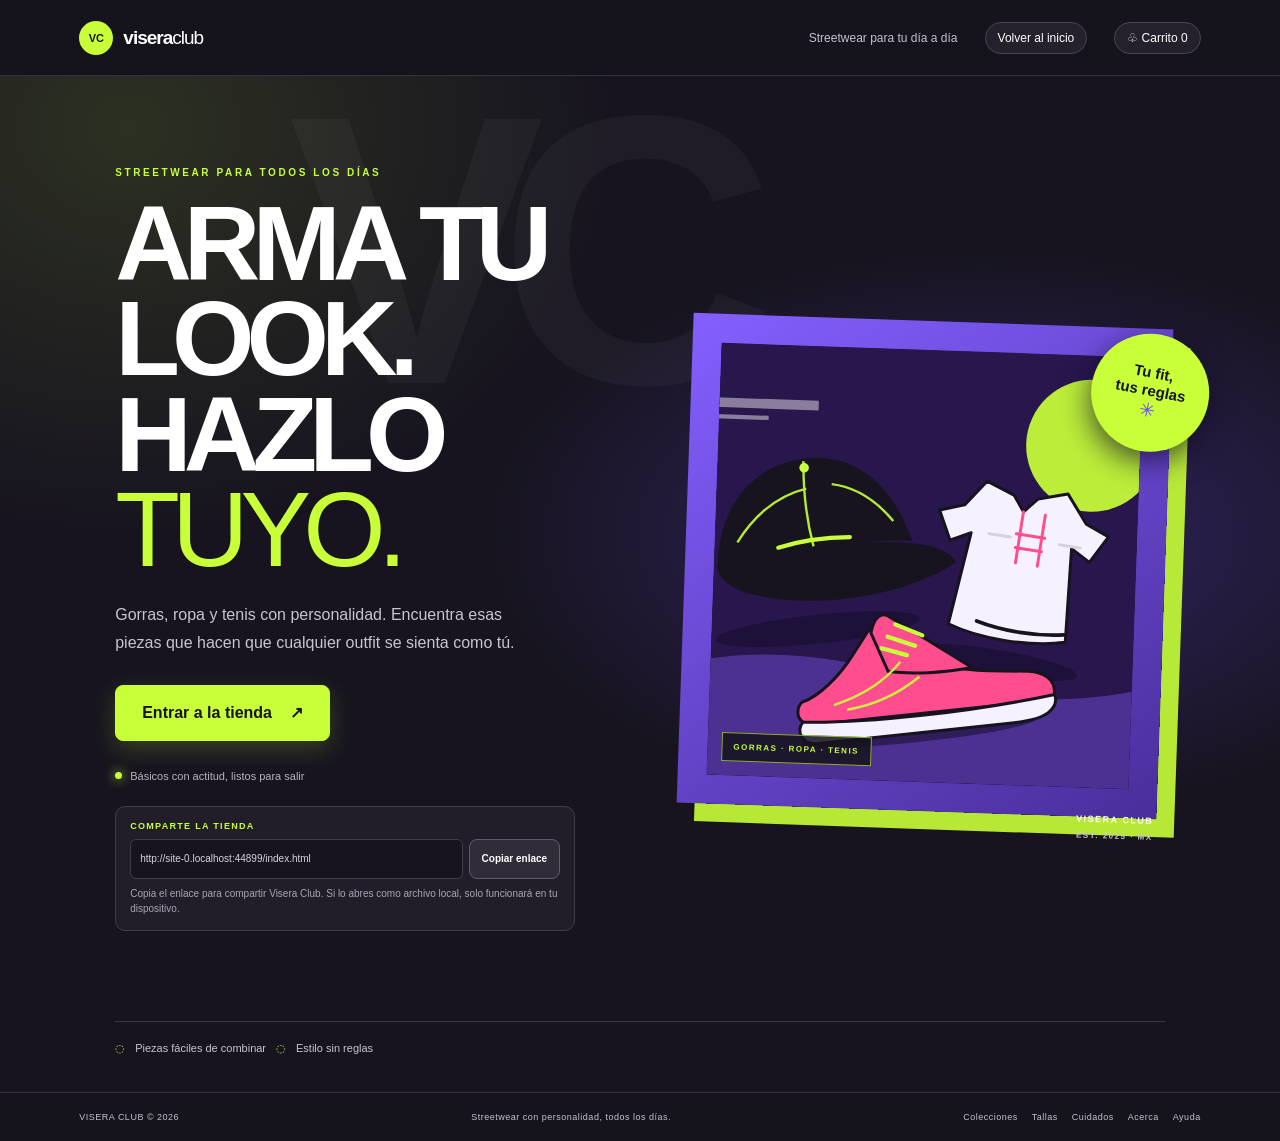
==== index.html @ 14fc67c9 "Match every page to neon dark style" ====
<!doctype html>
<html lang="es">
<head>
  <meta charset="utf-8">
  <meta name="viewport" content="width=device-width, initial-scale=1">
  <meta name="theme-color" content="#15131c">
  <meta name="description" content="Descubre gorras, ropa y tenis en Visera Club. Streetwear para todos los días.">
  <title>Visera Club — Streetwear para todos los días</title>
  <link rel="icon" href="assets/favicon.svg" type="image/svg+xml">
  <link rel="stylesheet" href="styles.css?v=20261009-2">
  <script src="app.js" defer></script>
</head>
<body>
  <header class="topbar">
    <a class="brand" href="#" data-view="welcome" aria-label="Visera Club, inicio">
      <span class="brand-mark" aria-hidden="true">VC</span>
      <span>visera<span class="brand-light">club</span></span>
    </a>
    <div class="topbar-right">
      <span class="top-note">Streetwear para tu día a día</span>
      <button class="home-indicator" type="button" data-view="welcome" aria-label="Volver al inicio">
        Volver al inicio
      </button>
      <button class="cart-indicator" type="button" data-view="cart" aria-label="Abrir carrito, 0 artículos">
        <span aria-hidden="true">♧</span> Carrito <span id="cart-count">0</span>
      </button>
    </div>
  </header>

  <main id="app">
    <section id="welcome-view" class="view welcome-view">
      <div class="welcome-copy">
        <p class="eyebrow">STREETWEAR PARA TODOS LOS DÍAS</p>
        <h1>Arma tu look.<br>Hazlo <em>tuyo.</em></h1>
        <p class="welcome-description">Gorras, ropa y tenis con personalidad. Encuentra esas piezas que hacen que cualquier outfit se sienta como tú.</p>
        <button class="button button-dark" type="button" data-view="menu">Entrar a la tienda <span aria-hidden="true">↗</span></button>
        <div class="welcome-note"><span class="status-dot"></span> Básicos con actitud, listos para salir</div>
        <div class="share-area">
          <label for="share-link">COMPARTE LA TIENDA</label>
          <div class="share-controls">
            <input id="share-link" type="text" readonly aria-label="Enlace de inicio de la tienda">
            <button class="button button-outline" id="copy-link" type="button">Copiar enlace</button>
          </div>
          <p id="share-message" class="share-message" aria-live="polite">Copia el enlace para compartir Visera Club. Si lo abres como archivo local, solo funcionará en tu dispositivo.</p>
        </div>
      </div>
      <div class="welcome-art" aria-label="Ilustración de una gorra, una playera y unos tenis">
        <div class="hero-photo-wrap">
          <img class="hero-photo" src="assets/coleccion-streetwear.svg?v=20261009" alt="Ilustración editorial de una gorra, una playera y unos tenis">
          <span class="photo-caption">GORRAS · ROPA · TENIS</span>
        </div>
        <div class="art-sticker">Tu fit,<br>tus reglas <span aria-hidden="true">✳</span></div>
        <div class="art-caption">VISERA CLUB<br><span>EST. 2025 · MX</span></div>
      </div>
      <div class="welcome-bottom">
        <div class="mini-perks"><span>◌</span> Piezas fáciles de combinar <span>◌</span> Estilo sin reglas</div>
      </div>
    </section>

    <section id="menu-view" class="view menu-view" hidden>
      <div class="menu-intro">
        <p class="eyebrow">QUÉ BUENO QUE LLEGASTE</p>
        <h1>¿Qué buscas <em>hoy?</em></h1>
        <p>Elige una categoría y encuentra tu siguiente pieza favorita.</p>
      </div>
      <div class="menu-showcase" aria-hidden="true">
        <div class="showcase-track" id="showcase-track"></div>
        <span class="showcase-label">GORRAS · ROPA · TENIS · NUEVA TEMPORADA</span>
      </div>
      <nav class="menu-options" aria-label="Opciones de la tienda">
        <button class="menu-card" type="button" data-category="gorras">
          <span class="menu-number">01 / ACCESORIOS</span><span class="menu-title">Gorras</span><span class="menu-arrow">↗</span>
          <span class="menu-subtitle">Dad hats, snapbacks y más</span>
        </button>
        <button class="menu-card menu-card-women" type="button" data-category="ropa">
          <span class="menu-number">02 / PRENDAS</span><span class="menu-title">Ropa</span><span class="menu-arrow">↗</span>
          <span class="menu-subtitle">Playeras, capas y básicos</span>
        </button>
        <button class="menu-card menu-card-shoes" type="button" data-category="tenis">
          <span class="menu-number">03 / CALZADO</span><span class="menu-title">Tenis</span><span class="menu-arrow">↗</span>
          <span class="menu-subtitle">Clásicos, retro y deportivos</span>
        </button>
        <button class="menu-card menu-card-settings" type="button" data-view="settings">
          <span class="menu-number">04 / TE AYUDAMOS</span><span class="menu-title">Información</span><span class="menu-arrow">↗</span>
          <span class="menu-subtitle">Guía, cuidados y soporte</span>
        </button>
        <button class="menu-card menu-card-exit" type="button" data-view="exit">
          <span class="menu-number">05 / HASTA LUEGO</span><span class="menu-title">Salir</span><span class="menu-arrow">↗</span>
          <span class="menu-subtitle">Cerrar esta visita</span>
        </button>
      </nav>
      <p class="menu-footer">VISERA CLUB <span>·</span> STREETWEAR PARA TODOS LOS DÍAS</p>
    </section>

    <section id="catalog-view" class="view catalog-view" hidden>
      <div class="catalog-heading">
        <button class="text-button" type="button" data-view="menu">← Menú principal</button>
        <p class="eyebrow">COLECCIÓN VISERA CLUB</p>
        <h1 id="catalog-title"></h1>
        <p id="catalog-description" class="catalog-description"></p>
      </div>
      <div class="catalog-toolbar">
        <label class="catalog-search">Buscar
          <input id="product-search" type="search" placeholder="Nombre, estilo o descripción" autocomplete="off">
        </label>
        <label class="catalog-filter">Estilo
          <select id="product-style-filter">
            <option value="all">Todos los estilos</option>
          </select>
        </label>
        <label class="catalog-filter">Ordenar por
          <select id="product-sort">
            <option value="featured">Destacados</option>
            <option value="price-asc">Precio: menor a mayor</option>
            <option value="price-desc">Precio: mayor a menor</option>
            <option value="name">Nombre</option>
          </select>
        </label>
      </div>
      <p id="product-count" class="product-count" aria-live="polite"></p>
      <div id="product-grid" class="product-grid"></div>
      <div class="catalog-bottom">
        <button class="button button-outline" type="button" data-view="menu">Volver a la página principal</button>
      </div>
    </section>

    <section id="detail-view" class="view detail-view" hidden>
      <div id="product-detail"></div>
    </section>

    <section id="cart-view" class="view cart-view" hidden>
      <div class="cart-heading">
        <button class="text-button" type="button" data-view="menu">← Seguir comprando</button>
        <p class="eyebrow">TU SELECCIÓN</p>
        <h1>Tu <em>carrito.</em></h1>
        <p class="cart-description">Revisa tu selección antes de continuar.</p>
      </div>
      <div id="cart-content"></div>
    </section>

    <section id="delivery-view" class="view checkout-view" hidden>
      <div class="checkout-heading">
        <button class="text-button" type="button" data-view="cart">← Volver al carrito</button>
        <p class="eyebrow">PASO 1 DE 2</p>
        <h1>¿A dónde <em>lo enviamos?</em></h1>
        <p>Completa la dirección para continuar con la forma de pago.</p>
      </div>
      <form id="delivery-form" class="checkout-panel">
        <label>País
          <input name="country" type="text" autocomplete="country-name" placeholder="Ej. México" required minlength="2">
        </label>
        <label>Estado
          <input name="state" type="text" autocomplete="address-level1" placeholder="Ej. Morelos" required minlength="2">
        </label>
        <label>Calle y número
          <input name="street" type="text" autocomplete="street-address" placeholder="Calle, número exterior e interior" required minlength="3">
        </label>
        <div class="form-row">
          <label>Municipio o alcaldía
            <input name="municipality" type="text" autocomplete="address-level2" placeholder="Ej. Coyoacán" required minlength="2">
          </label>
          <label>Código postal
            <input name="postalCode" type="text" autocomplete="postal-code" placeholder="Ej. 04000" required minlength="3" maxlength="12" pattern="[A-Za-z0-9\- ]{3,12}" title="Escribe un código postal válido.">
          </label>
        </div>
        <label>Descripción o referencias de entrega
          <textarea name="description" rows="3" placeholder="Color de la casa, entre calles o indicaciones para encontrar el domicilio" required minlength="3"></textarea>
        </label>
        <p class="checkout-privacy">La dirección solo se conserva mientras esta página permanezca abierta; esta plantilla no envía ni guarda pedidos.</p>
        <button class="button button-dark" type="submit">Continuar a forma de pago <span aria-hidden="true">→</span></button>
      </form>
    </section>

    <section id="payment-view" class="view checkout-view" hidden>
      <div class="checkout-heading">
        <button class="text-button" type="button" data-view="delivery">← Volver a la dirección</button>
        <p class="eyebrow">PASO 2 DE 2</p>
        <h1>Forma de <em>pago.</em></h1>
        <p>Elige cómo pagarías. Esta plantilla es una demostración y no cobra.</p>
      </div>
      <div class="checkout-panel">
        <div class="delivery-summary">
          <h2>Dirección de entrega</h2>
          <p id="payment-address-summary"></p>
        </div>
        <form id="payment-form">
          <fieldset class="payment-options">
            <legend>Elige una opción</legend>
            <label class="payment-option">
              <input type="radio" name="paymentMethod" value="card" required>
              <span class="payment-option-copy"><strong>Tarjeta</strong><small>Requiere conectar una pasarela de pago segura para cobrar.</small></span>
            </label>
            <label class="payment-option">
              <input type="radio" name="paymentMethod" value="cash" required>
              <span class="payment-option-copy"><strong>Efectivo al recibir</strong><small id="cash-payment-note"></small></span>
            </label>
          </fieldset>
          <p class="checkout-privacy">Nunca escribas aquí tu número de cuenta ni tu NIP. Ningún comercio debe pedirte el NIP de tu tarjeta. No se solicitarán datos bancarios ni se realizará ningún cargo.</p>
          <div class="payment-total"><span>Total estimado</span><strong id="payment-total"></strong></div>
          <button class="button button-dark" type="submit">Continuar <span aria-hidden="true">→</span></button>
        </form>
      </div>
    </section>

    <section id="checkout-result-view" class="view checkout-view checkout-result-view" hidden>
      <div class="checkout-panel result-panel">
        <span class="exit-symbol" aria-hidden="true">✳</span>
        <p class="eyebrow">VISERA CLUB · DEMOSTRACIÓN</p>
        <h1 id="checkout-result-title">Pago no realizado</h1>
        <p id="checkout-result-message" class="result-message"></p>
        <div class="result-summary">
          <p><span>Forma elegida</span><strong id="result-payment-method"></strong></p>
          <p><span>Total estimado</span><strong id="result-total"></strong></p>
          <p><span>Entrega</span><strong id="result-destination"></strong></p>
        </div>
        <p class="checkout-privacy">No se cobró dinero y no se creó ni envió un pedido real.</p>
        <button class="button button-outline" type="button" data-view="cart">Volver al carrito</button>
      </div>
    </section>

    <section id="settings-view" class="view info-view" hidden>
      <button class="text-button" type="button" data-view="menu">← Menú principal</button>
      <p class="eyebrow">ESTAMOS PARA AYUDARTE</p>
      <h1>Acerca de <em>Visera Club</em></h1>
      <div class="info-panel">
        <h2>¿Qué es esta página?</h2>
        <p>Visera Club es una plantilla de tienda para descubrir gorras, ropa y tenis de estilo urbano. Puedes explorar las categorías, consultar tallas y existencias y agregar productos al carrito de demostración.</p>
        <h2>¿Cómo funciona?</h2>
        <p>Elige Gorras, Ropa o Tenis, toca un producto para ver sus detalles, selecciona una talla y cantidad y presiona “Agregar al carrito”. Pulsa el botón Carrito de la parte superior para revisar productos, cambiar cantidades o quitarlos; el total se actualiza automáticamente.</p>
        <h2>Soporte</h2>
        <p>Esta es una demostración visual: precios y existencias son de ejemplo; no procesa pagos ni envía pedidos. Nunca ingreses tu NIP ni datos bancarios en esta página. Para aceptar pagos reales se necesita una pasarela segura y un sistema de pedidos. Para preguntas sobre esta plantilla, contacta a la persona que te compartió la página.</p>
        <p>Las tarjetas de producto y el arte de portada usan ilustraciones originales que funcionan sin internet.</p>
        <nav class="info-links" aria-label="Más información">
          <a href="colecciones.html">Ver colecciones <span aria-hidden="true">↗</span></a>
          <a href="guia-tallas.html">Guía de tallas <span aria-hidden="true">↗</span></a>
          <a href="cuidados.html">Cuidado de tus prendas y tenis <span aria-hidden="true">↗</span></a>
          <a href="acerca.html">Acerca de Visera Club <span aria-hidden="true">↗</span></a>
          <a href="contacto.html">Ayuda y contacto <span aria-hidden="true">↗</span></a>
        </nav>
        <p class="offline-note"><strong>Para verla sin internet:</strong> guarda juntos los seis archivos HTML (<code>index.html</code>, <code>colecciones.html</code>, <code>guia-tallas.html</code>, <code>cuidados.html</code>, <code>acerca.html</code> y <code>contacto.html</code>), <code>styles.css</code>, <code>app.js</code> y la carpeta <code>assets</code>. Las ilustraciones y gráficos están guardados localmente.</p>
      </div>
      <button class="button button-outline" type="button" data-view="menu">Volver al menú</button>
    </section>

    <section id="exit-view" class="view info-view exit-view" hidden>
      <span class="exit-symbol" aria-hidden="true">✳</span>
      <p class="eyebrow">GRACIAS POR PASAR</p>
      <h1>¡Nos vemos <em>pronto!</em></h1>
      <p>Tu visita terminó. Puedes regresar al inicio cuando quieras.</p>
      <button class="button button-dark" type="button" data-view="welcome">Volver al inicio</button>
    </section>
  </main>

  <div id="toast" class="toast" role="status" aria-live="polite"></div>
  <footer class="site-footer">
    <span>VISERA CLUB © 2026</span>
    <span>Streetwear con personalidad, todos los días.</span>
    <nav class="footer-links" aria-label="Páginas del sitio">
      <a href="colecciones.html">Colecciones</a>
      <a href="guia-tallas.html">Tallas</a>
      <a href="cuidados.html">Cuidados</a>
      <a href="acerca.html">Acerca</a>
      <a href="contacto.html">Ayuda</a>
    </nav>
  </footer>
</body>
</html>
---- styles.css ----
:root {
  --ink: #20241e;
  --muted: #74766e;
  --paper: #f7f5f0;
  --white: #fffefa;
  --accent: #c85c3c;
  --green: #dce6d9;
  --line: #deddd5;
  --serif: Georgia, "Times New Roman", serif;
  font-family: "Trebuchet MS", Arial, sans-serif;
  color: var(--ink);
  background: var(--paper);
}

* { box-sizing: border-box; }
body { margin: 0; min-width: 320px; }
button, input { font: inherit; }
button { color: inherit; }
[hidden] { display: none !important; }
button:focus-visible, a:focus-visible, input:focus-visible, select:focus-visible {
  outline: 2px solid var(--accent);
  outline-offset: 3px;
}

.topbar {
  height: 76px;
  padding: 0 6.2vw;
  display: flex;
  align-items: center;
  justify-content: space-between;
  border-bottom: 1px solid var(--line);
  background: var(--paper);
  position: sticky;
  top: 0;
  z-index: 4;
  backdrop-filter: blur(14px);
}
.brand { display: inline-flex; align-items: center; gap: 10px; color: var(--ink); text-decoration: none; font-size: 19px; font-weight: 800; letter-spacing: -1px; }
.brand-light { font-weight: 400; }
.brand-mark { width: 34px; height: 34px; border-radius: 50%; display: grid; place-items: center; background: var(--ink); color: white; font-size: 11px; letter-spacing: 0; }
.topbar-right { display: flex; align-items: center; gap: 27px; color: var(--muted); font-size: 12px; }
.home-indicator {
  border: 1px solid var(--line);
  border-radius: 99px;
  padding: 8px 12px;
  color: var(--ink);
  background: var(--white);
  font-size: 12px;
  cursor: pointer;
  transition: border-color .2s, transform .2s, background .2s;
}
.home-indicator:hover {
  border-color: var(--ink);
  background: var(--paper);
  transform: translateY(-1px);
}
.cart-indicator { border: 1px solid var(--line); border-radius: 99px; padding: 8px 12px; color: var(--ink); font-size: 12px; background: transparent; cursor: pointer; }
.cart-indicator:hover { border-color: var(--ink); }

.view { min-height: calc(100vh - 126px); }
.welcome-view { padding: 8vh 9vw 30px; display: grid; grid-template-columns: 1fr 1fr; align-items: center; column-gap: 7vw; }
.welcome-copy { padding: 10px 0 45px; }
.eyebrow { color: var(--accent); font-size: 10px; letter-spacing: 2px; font-weight: 800; margin: 0 0 18px; }
h1 { font-size: clamp(42px, 6.3vw, 78px); line-height: .99; letter-spacing: -4px; margin: 0; font-weight: 500; }
h1 em { color: var(--accent); font-family: var(--serif); font-weight: 400; }
.welcome-description { color: var(--muted); max-width: 400px; line-height: 1.8; margin: 23px 0 28px; font-size: 15px; }
.button { display: inline-flex; align-items: center; justify-content: center; gap: 18px; border-radius: 3px; min-height: 48px; padding: 0 22px; cursor: pointer; transition: transform .2s, background .2s, color .2s; }
.button:hover { transform: translateY(-2px); }
.button-dark { background: var(--ink); color: white; border: 1px solid var(--ink); }
.button-dark:hover { background: var(--accent); border-color: var(--accent); }
.button-outline { background: transparent; border: 1px solid var(--line); color: var(--ink); }
.button-outline:hover { border-color: var(--ink); }
.welcome-note { color: var(--muted); margin-top: 29px; font-size: 11px; display: flex; align-items: center; gap: 8px; }
.status-dot { display: inline-block; width: 7px; height: 7px; border-radius: 50%; background: #80977a; }
.welcome-art { height: min(450px, 56vw); min-height: 330px; max-width: 490px; width: 100%; justify-self: end; position: relative; background: var(--green); display: grid; place-items: center; }
.hero-photo-wrap { position: absolute; inset: 11% 12% 12% 11%; background: #eeece6; overflow: hidden; }
.hero-photo { height: 100%; width: 100%; display: block; object-fit: cover; }
.photo-caption { position: absolute; bottom: 14px; left: 14px; font-size: 8px; letter-spacing: 1.5px; color: white; background: rgba(31, 36, 30, .72); padding: 9px 11px; }
.art-sticker { position: absolute; top: 6%; right: -7%; background: #e9b28f; width: 100px; height: 100px; border-radius: 50%; display: grid; place-content: center; transform: rotate(9deg); font: 15px/1.15 var(--serif); text-align: center; }
.art-sticker span { color: var(--accent); font: 19px Arial; }
.art-caption { position: absolute; bottom: -26px; right: 3px; color: var(--ink); font-size: 9px; letter-spacing: 1.5px; text-align: right; line-height: 1.7; }
.art-caption span { color: var(--muted); font-size: 8px; }
.welcome-bottom { grid-column: 1 / -1; display: flex; justify-content: space-between; align-items: end; gap: 20px; border-top: 1px solid var(--line); padding-top: 20px; margin-top: 45px; }
.mini-perks { display: flex; gap: 10px; color: var(--muted); font-size: 10px; padding-bottom: 7px; }
.mini-perks span { color: var(--accent); }
.share-area { width: min(460px, 100%); margin-top: 24px; padding: 14px; border: 1px solid var(--line); background: var(--white); }
.share-area label { display: block; color: var(--accent); font-size: 9px; letter-spacing: 1.3px; font-weight: 800; margin-bottom: 8px; }
.share-controls { display: flex; gap: 6px; }
.share-controls input { min-width: 0; width: 100%; padding: 9px; border: 1px solid var(--line); background: var(--white); font-size: 10px; color: var(--muted); }
.share-controls .button { min-height: 36px; padding: 0 12px; font-size: 10px; white-space: nowrap; }
.share-message { font-size: 10px; min-height: 12px; line-height: 1.5; margin: 7px 0 0; color: var(--muted); }

.menu-view { padding: 52px 9vw 35px; position: relative; overflow: hidden; }
.menu-intro { position: relative; z-index: 1; }
.menu-intro h1 { font-size: clamp(42px, 5.5vw, 66px); }
.menu-intro > p:last-child { color: var(--muted); font-size: 13px; margin-top: 14px; }
.menu-showcase { height: 205px; position: relative; overflow: hidden; margin: 28px 0 32px; background: #eeece5; }
.showcase-track { display: flex; gap: 18px; justify-content: center; position: absolute; inset: 0; padding: 10px; }
.showcase-column { width: min(20%, 175px); display: flex; flex-direction: column; gap: 14px; animation: float-up 11s linear infinite; }
.showcase-column:nth-child(2) { animation-delay: -3s; transform: translateY(30px); }
.showcase-column:nth-child(3) { animation-delay: -6s; transform: translateY(6px); }
.showcase-column:nth-child(4) { animation-delay: -1.5s; transform: translateY(45px); }
.showcase-column img { width: 100%; aspect-ratio: 1.4; object-fit: cover; background: #e1e1d9; }
.showcase-label { position: absolute; bottom: 0; left: 0; right: 0; background: rgba(32, 36, 30, .84); color: white; padding: 8px; text-align: center; letter-spacing: 2px; font-size: 8px; }
@keyframes float-up { from { translate: 0 0; } to { translate: 0 -100%; } }
.menu-options { display: grid; grid-template-columns: repeat(3, 1fr); gap: 12px; }
.menu-card { border: 1px solid var(--line); background: var(--white); padding: 19px 18px 20px; min-height: 130px; text-align: left; cursor: pointer; position: relative; transition: border-color .2s, transform .2s, background .2s; }
.menu-card:hover { background: #f0eee7; border-color: var(--accent); transform: translateY(-3px); }
.menu-card:nth-child(2) { background-color: #f3ebe3; }
.menu-card:nth-child(3) { background-color: #e6ecec; }
.menu-card:nth-child(4) { background-color: #edf0e8; }
.menu-card:nth-child(5) { background-color: #f0eee9; }
.menu-number { display: block; color: var(--muted); font-size: 8px; letter-spacing: 1px; }
.menu-title { display: block; font: 27px var(--serif); margin-top: 13px; }
.menu-arrow { position: absolute; right: 16px; top: 44px; color: var(--accent); font-size: 20px; }
.menu-subtitle { display: block; font-size: 10px; color: var(--muted); margin-top: 7px; }
.menu-footer { font-size: 8px; letter-spacing: 1.5px; color: var(--muted); text-align: center; margin: 24px 0 0; }
.menu-footer span { color: var(--accent); padding: 0 5px; }

.catalog-view { padding: 35px 8vw 45px; }
.catalog-heading { text-align: center; margin-bottom: 35px; position: relative; }
.catalog-heading .text-button { position: absolute; left: 0; top: 0; }
.text-button { border: 0; background: none; padding: 8px 0; color: var(--muted); cursor: pointer; font-size: 12px; }
.text-button:hover { color: var(--accent); }
.catalog-heading .eyebrow { margin-top: 18px; margin-bottom: 10px; }
.catalog-heading h1 { font-size: clamp(42px, 5vw, 58px); }
.catalog-description { color: var(--muted); font-size: 13px; }
.catalog-toolbar {
  display: grid;
  grid-template-columns: minmax(220px, 1fr) repeat(2, minmax(165px, 220px));
  gap: 12px;
  align-items: end;
  max-width: 1050px;
  margin: 0 auto 10px;
  padding: 15px;
  border: 1px solid var(--line);
  background: var(--white);
}
.catalog-toolbar label { display: block; color: var(--muted); font-size: 10px; letter-spacing: .7px; }
.catalog-toolbar input, .catalog-toolbar select {
  display: block;
  width: 100%;
  height: 42px;
  margin-top: 7px;
  padding: 0 11px;
  border: 1px solid var(--line);
  border-radius: 2px;
  background: var(--paper);
  color: var(--ink);
  font: inherit;
  font-size: 12px;
  letter-spacing: 0;
}
.product-count { max-width: 1050px; margin: 0 auto 15px; color: var(--muted); font-size: 10px; }
.product-grid { display: grid; grid-template-columns: repeat(4, minmax(0, 1fr)); gap: 26px 16px; }
.product-card { min-width: 0; cursor: pointer; transition: transform .2s; }
.product-card:hover { transform: translateY(-3px); }
.product-image { width: 100%; aspect-ratio: 1 / .91; display: block; object-fit: cover; background: #e9e7df; transition: transform .25s; }
.product-card:hover .product-image { transform: scale(1.035); }
.product-image-wrap { position: relative; overflow: hidden; background: #e9e7df; }
.product-tag { position: absolute; top: 10px; left: 10px; background: var(--white); padding: 6px 8px; font-size: 8px; letter-spacing: .7px; }
.product-info { padding: 12px 2px; display: flex; justify-content: space-between; gap: 8px; align-items: start; }
.product-name { font-size: 12px; font-weight: 700; margin: 0; }
.product-type { margin: 5px 0 0; color: var(--muted); font-size: 10px; }
.product-price { font-size: 12px; font-weight: 700; white-space: nowrap; }
.catalog-empty { grid-column: 1 / -1; padding: 50px 20px; text-align: center; border: 1px solid var(--line); background: var(--white); }
.catalog-empty > span { color: var(--accent); font: 42px var(--serif); }
.catalog-empty h2 { margin: 10px 0 6px; font: 25px var(--serif); }
.catalog-empty p { margin: 0 0 18px; color: var(--muted); font-size: 12px; }
.catalog-bottom { text-align: center; padding-top: 40px; }

.cart-view { padding: 38px 8vw 55px; }
.cart-heading { text-align: center; position: relative; margin-bottom: 35px; }
.cart-heading > .text-button { position: absolute; left: 0; top: 0; }
.cart-heading .eyebrow { margin: 18px 0 10px; }
.cart-heading h1 { font-size: clamp(42px, 5vw, 58px); }
.cart-description { color: var(--muted); font-size: 13px; }
.cart-layout { display: grid; grid-template-columns: minmax(0, 1.6fr) minmax(250px, .8fr); gap: 35px; max-width: 1050px; margin: auto; align-items: start; }
.cart-list { border-top: 1px solid var(--line); }
.cart-item { display: grid; grid-template-columns: 115px minmax(0, 1fr) auto; gap: 18px; align-items: center; padding: 18px 0; border-bottom: 1px solid var(--line); }
.cart-item-image { display: block; width: 115px; aspect-ratio: 1.25; object-fit: cover; background: #e9e7df; }
.cart-item-name { font-size: 14px; margin: 0 0 6px; }
.cart-item-meta { font-size: 11px; color: var(--muted); margin: 0; }
.cart-item-price { font-size: 12px; font-weight: 700; white-space: nowrap; align-self: start; padding-top: 3px; }
.cart-item-controls { display: flex; align-items: center; gap: 8px; margin-top: 13px; }
.quantity-control { height: 30px; display: inline-flex; align-items: center; border: 1px solid var(--line); }
.quantity-control button { width: 30px; height: 28px; border: 0; background: transparent; cursor: pointer; }
.quantity-control button:hover { background: var(--green); }
.quantity-control span { min-width: 25px; text-align: center; font-size: 11px; }
.cart-remove { border: 0; background: transparent; color: var(--muted); cursor: pointer; font-size: 10px; text-decoration: underline; }
.cart-remove:hover { color: var(--accent); }
.cart-summary { border: 1px solid var(--line); padding: 22px; background: var(--white); }
.cart-summary h2 { font: 23px var(--serif); margin: 0 0 20px; }
.summary-row { display: flex; justify-content: space-between; font-size: 12px; margin: 12px 0; color: var(--muted); }
.summary-row.total { padding-top: 14px; border-top: 1px solid var(--line); color: var(--ink); font-size: 15px; font-weight: 700; }
.cart-summary .button { width: 100%; margin-top: 12px; }
.cart-disclaimer { font-size: 10px; color: var(--muted); line-height: 1.6; margin: 13px 0 0; }
.clear-cart { display: block; margin: 16px 0 0 auto; border: 0; background: none; color: var(--muted); text-decoration: underline; cursor: pointer; font-size: 10px; }
.empty-cart { max-width: 540px; margin: 15px auto 0; text-align: center; padding: 55px 20px; border: 1px solid var(--line); background: var(--white); }
.empty-cart-symbol { display: block; color: var(--accent); font-size: 35px; margin-bottom: 12px; }
.empty-cart h2 { font: 28px var(--serif); margin: 0 0 9px; }
.empty-cart p { color: var(--muted); font-size: 12px; margin: 0 0 22px; }

.checkout-view { padding: 38px 6vw 55px; }
.checkout-heading { text-align: center; max-width: 760px; margin: 0 auto 30px; position: relative; }
.checkout-heading > .text-button { position: absolute; left: 0; top: 0; }
.checkout-heading .eyebrow { margin: 18px 0 10px; }
.checkout-heading h1 { font-size: clamp(38px, 5vw, 58px); }
.checkout-heading > p:last-child { color: var(--muted); font-size: 13px; }
.checkout-panel { width: min(100%, 650px); margin: auto; padding: 28px; border: 1px solid var(--line); background: var(--white); }
.checkout-panel label { display: block; color: var(--ink); font-size: 12px; font-weight: 700; }
.checkout-panel input[type="text"], .checkout-panel textarea { display: block; width: 100%; margin-top: 7px; padding: 12px; border: 1px solid var(--line); border-radius: 2px; background: var(--paper); color: var(--ink); font: inherit; font-size: 13px; font-weight: 400; }
.checkout-panel textarea { resize: vertical; }
.checkout-panel input:focus, .checkout-panel textarea:focus { outline: 2px solid var(--accent); outline-offset: 1px; }
.checkout-panel form > label, .checkout-panel form > .form-row { margin-bottom: 17px; }
.form-row { display: grid; grid-template-columns: 1.2fr .8fr; gap: 16px; }
.checkout-panel .button { width: 100%; }
.checkout-privacy { color: var(--muted); font-size: 11px; line-height: 1.65; }
.delivery-summary { padding: 0 0 18px; margin-bottom: 20px; border-bottom: 1px solid var(--line); }
.delivery-summary h2 { font: 21px var(--serif); margin: 0 0 8px; }
.delivery-summary p { color: var(--muted); font-size: 12px; line-height: 1.7; margin: 0; }
.payment-options { padding: 0; margin: 0 0 18px; border: 0; }
.payment-options legend { font-size: 13px; font-weight: 700; margin-bottom: 10px; }
.payment-option { display: flex !important; align-items: flex-start; gap: 12px; padding: 15px; margin: 9px 0; border: 1px solid var(--line); cursor: pointer; }
.payment-option:has(input:checked) { border-color: var(--accent); background: #fcf7f2; }
.payment-option-disabled { cursor: not-allowed; opacity: .58; }
.payment-option input { accent-color: var(--accent); margin: 2px 0 0; }
.payment-option-copy strong, .payment-option-copy small { display: block; }
.payment-option-copy strong { font-size: 13px; }
.payment-option-copy small { color: var(--muted); font-size: 11px; font-weight: 400; line-height: 1.6; margin-top: 4px; }
.payment-total { display: flex; justify-content: space-between; margin: 20px 0 16px; padding: 15px 0; border-top: 1px solid var(--line); font-size: 14px; }
.checkout-result-view { display: grid; place-items: center; }
.result-panel { text-align: center; }
.result-panel .exit-symbol { margin-bottom: 8px; }
.result-panel .eyebrow { margin-bottom: 12px; }
.result-panel h1 { font-size: clamp(35px, 5vw, 52px); letter-spacing: -2px; }
.result-message { color: var(--muted); font-size: 13px; line-height: 1.75; }
.result-summary { padding: 8px 0; margin: 20px 0; border-top: 1px solid var(--line); border-bottom: 1px solid var(--line); text-align: left; }
.result-summary p { display: flex; justify-content: space-between; gap: 15px; font-size: 12px; }
.result-summary span { color: var(--muted); }
.result-summary strong { text-align: right; }
.result-panel > .button { margin-top: 12px; }

.detail-view { padding: 36px 9vw 55px; }
.detail-back { display: inline-block; margin-bottom: 22px; }
.detail-layout { display: grid; grid-template-columns: minmax(0, 1.05fr) minmax(300px, .85fr); gap: 7vw; align-items: center; max-width: 1080px; margin: 0 auto; }
.detail-image { width: 100%; aspect-ratio: 1 / .9; object-fit: cover; background: #e9e7df; }
.detail-copy .eyebrow { margin-bottom: 12px; }
.detail-copy h1 { font-size: clamp(38px, 5vw, 58px); letter-spacing: -2px; }
.detail-copy .detail-description { color: var(--muted); line-height: 1.75; font-size: 13px; margin: 18px 0 24px; }
.detail-price { font-size: 23px; font-weight: 700; }
.detail-stock { color: #5b7855; font-size: 11px; margin: 8px 0 22px; }
.detail-fields { display: grid; grid-template-columns: 1fr 1fr; gap: 14px; margin-bottom: 20px; }
.detail-fields label { font-size: 10px; letter-spacing: 1px; color: var(--muted); }
.detail-fields select { display: block; width: 100%; padding: 12px; margin-top: 7px; background: var(--white); border: 1px solid var(--line); }
.detail-copy .button { width: 100%; }
.detail-return { position: fixed; right: 24px; bottom: 24px; z-index: 2; box-shadow: 0 4px 18px #20241e1a; }
.info-view { max-width: 900px; margin: auto; padding: 48px 30px 65px; }
.info-view > .eyebrow { margin-top: 48px; }
.info-view h1 { font-size: clamp(40px, 5vw, 62px); }
.info-panel { background: var(--white); border: 1px solid var(--line); margin: 30px 0 24px; padding: 28px 32px; }
.info-panel h2 { font: 21px var(--serif); margin: 0 0 8px; }
.info-panel p { color: var(--muted); font-size: 13px; line-height: 1.8; margin: 0 0 22px; }
.info-panel p:last-child { margin-bottom: 0; }
.info-links { display: grid; grid-template-columns: repeat(2, minmax(0, 1fr)); gap: 9px; margin: 5px 0 22px; }
.info-links a { display: flex; justify-content: space-between; gap: 10px; padding: 13px 14px; border: 1px solid var(--line); color: var(--ink); text-decoration: none; font-size: 12px; transition: border-color .2s, background .2s; }
.info-links a:hover { border-color: var(--accent); background: var(--paper); }
.info-links a span { color: var(--accent); }
.offline-note { border-top: 1px solid var(--line); padding-top: 18px; }
.offline-note strong { color: var(--ink); }
code { background: #efeee9; padding: 2px 4px; }
.exit-view { text-align: center; display: flex; min-height: calc(100vh - 126px); flex-direction: column; align-items: center; justify-content: center; }
.exit-view .eyebrow { margin: 12px 0 16px; }
.exit-view h1 { font-size: clamp(45px, 6vw, 74px); }
.exit-view > p:not(.eyebrow) { color: var(--muted); font-size: 14px; margin: 20px 0 27px; }
.exit-symbol { color: var(--accent); font-size: 35px; }
.toast { position: fixed; left: 50%; bottom: 22px; transform: translate(-50%, 20px); opacity: 0; z-index: 5; background: var(--ink); color: white; padding: 12px 18px; font-size: 12px; pointer-events: none; transition: .25s; }
.toast.visible { transform: translate(-50%, 0); opacity: 1; }
.site-footer { display: flex; justify-content: space-between; align-items: center; flex-wrap: wrap; gap: 15px; border-top: 1px solid var(--line); padding: 19px 6.2vw; color: var(--muted); font-size: 9px; letter-spacing: .5px; }
.footer-links { display: flex; flex-wrap: wrap; gap: 14px; }
.footer-links a { color: var(--muted); text-decoration: none; }
.footer-links a:hover { color: var(--accent); }

.standalone-page { min-height: 100vh; display: flex; flex-direction: column; }
.standalone-main { width: min(100% - 48px, 1000px); margin: 0 auto; padding: 55px 0 70px; flex: 1; }
.standalone-header { display: flex; justify-content: space-between; align-items: center; gap: 25px; min-height: 76px; padding: 0 6.2vw; border-bottom: 1px solid var(--line); background: var(--paper); }
.standalone-nav { display: flex; flex-wrap: wrap; gap: 17px; }
.standalone-nav a { color: var(--muted); text-decoration: none; font-size: 11px; }
.standalone-nav a:hover, .standalone-nav a[aria-current="page"] { color: var(--electric); }
.standalone-heading { max-width: 700px; margin: 0 auto 36px; text-align: center; }
.standalone-heading .eyebrow { margin-bottom: 13px; }
.standalone-heading h1 { font-size: clamp(42px, 6vw, 68px); }
.standalone-heading > p:last-child { max-width: 570px; margin: 16px auto 0; color: var(--muted); font-size: 14px; line-height: 1.8; }
.standalone-panel { margin: 18px auto; padding: 25px 28px; border: 1px solid var(--line); background: var(--white); }
.standalone-panel h2 { margin: 0 0 8px; font: 24px var(--serif); }
.standalone-panel p, .standalone-panel li { color: var(--muted); font-size: 13px; line-height: 1.8; }
.standalone-panel p:last-child { margin-bottom: 0; }
.standalone-panel ul { padding-left: 20px; }
.standalone-cards { display: grid; grid-template-columns: repeat(3, minmax(0, 1fr)); gap: 15px; }
.standalone-card { display: flex; flex-direction: column; min-height: 195px; padding: 22px; border: 1px solid var(--line); background: var(--white); text-decoration: none; color: var(--ink); transition: transform .2s, border-color .2s; }
.standalone-card[href*="categoria=gorras"] { background: linear-gradient(145deg, var(--white) 62%, #e7ece2); }
.standalone-card[href*="categoria=ropa"] { background: linear-gradient(145deg, var(--white) 62%, #f3e9df); }
.standalone-card[href*="categoria=tenis"] { background: linear-gradient(145deg, var(--white) 62%, #e3ecee); }
.standalone-card:hover { transform: translateY(-3px); border-color: var(--accent); }
.standalone-card .eyebrow { margin-bottom: 12px; font-size: 9px; }
.standalone-card h2 { margin: 0 0 8px; font: 27px var(--serif); }
.standalone-card p { margin: 0 0 18px; color: var(--muted); font-size: 12px; line-height: 1.7; }
.standalone-card strong { margin-top: auto; color: var(--accent); font-size: 11px; }
.standalone-actions { display: flex; justify-content: center; gap: 10px; flex-wrap: wrap; margin-top: 25px; }
.standalone-footer { margin-top: auto; }

@media (max-width: 800px) {
  .topbar { height: 66px; padding: 0 5vw; }
  .welcome-view { padding: 55px 7vw 25px; column-gap: 5vw; }
  .welcome-art { min-height: 285px; }
  .welcome-bottom { align-items: start; flex-direction: column; margin-top: 35px; }
  .share-area { align-self: end; }
  .menu-view { padding: 45px 6vw 30px; }
  .menu-options { grid-template-columns: repeat(2, minmax(0, 1fr)); }
  .product-grid { grid-template-columns: repeat(3, minmax(0, 1fr)); }
  .catalog-toolbar { grid-template-columns: repeat(2, minmax(0, 1fr)); }
  .catalog-search { grid-column: 1 / -1; }
  .detail-layout { gap: 4vw; }
  .cart-layout { grid-template-columns: minmax(0, 1fr) 250px; gap: 20px; }
  .checkout-panel { padding: 23px; }
}
@media (max-width: 560px) {
  .top-note { display: none; }
  .welcome-view { display: block; padding: 45px 7vw 25px; }
  .welcome-copy { padding-bottom: 10px; }
  h1 { letter-spacing: -2px; }
  .welcome-art { height: 85vw; min-height: 280px; max-height: 380px; margin: 12px auto 32px; width: 90%; }
  .art-sticker { right: -7%; width: 80px; height: 80px; font-size: 13px; }
  .welcome-bottom { margin-top: 18px; }
  .mini-perks { font-size: 9px; flex-wrap: wrap; }
  .share-area { align-self: stretch; }
  .menu-view { padding: 38px 6vw 28px; }
  .menu-intro h1 { font-size: 46px; }
  .menu-showcase { height: 155px; margin: 21px 0 24px; }
  .showcase-column { width: 28%; }
  .showcase-column:nth-child(4) { display: none; }
  .menu-card { min-height: 112px; padding: 15px 12px; }
  .menu-title { font-size: 24px; }
  .menu-arrow { right: 11px; top: 39px; }
  .catalog-view { padding: 26px 5vw 35px; }
  .catalog-heading { padding-top: 25px; }
  .catalog-heading .text-button { top: -15px; }
  .catalog-heading h1 { font-size: 45px; }
  .catalog-toolbar { grid-template-columns: 1fr; gap: 10px; padding: 12px; }
  .catalog-search { grid-column: auto; }
  .product-count { margin-top: 10px; }
  .product-grid { grid-template-columns: repeat(2, minmax(0, 1fr)); gap: 18px 11px; }
  .product-name, .product-price { font-size: 11px; }
  .cart-view { padding: 26px 5vw 40px; }
  .cart-heading { padding-top: 25px; }
  .cart-heading > .text-button { top: -15px; }
  .cart-heading h1 { font-size: 45px; }
  .cart-layout { grid-template-columns: 1fr; gap: 22px; }
  .cart-item { grid-template-columns: 84px minmax(0, 1fr) auto; gap: 11px; }
  .cart-item-image { width: 84px; }
  .cart-item-name { font-size: 12px; }
  .cart-item-price { font-size: 11px; }
  .cart-summary { padding: 18px; }
  .checkout-view { padding: 26px 5vw 40px; }
  .checkout-heading { padding-top: 27px; }
  .checkout-heading > .text-button { top: -15px; }
  .checkout-heading h1 { font-size: 39px; }
  .checkout-panel { padding: 20px 16px; }
  .form-row { grid-template-columns: 1fr; }
  .detail-view { padding: 22px 6vw 90px; }
  .detail-layout { grid-template-columns: 1fr; gap: 25px; }
  .detail-image { max-height: 370px; }
  .detail-copy h1 { font-size: 43px; }
  .detail-return { right: 12px; bottom: 12px; }
  .info-view { padding: 28px 6vw 40px; }
  .info-view > .eyebrow { margin-top: 38px; }
  .info-panel { padding: 22px 18px; }
  .info-links { grid-template-columns: 1fr; }
  .standalone-header { align-items: flex-start; flex-direction: column; justify-content: center; padding: 15px 5vw; gap: 12px; }
  .standalone-nav { gap: 10px 14px; }
  .standalone-main { width: min(100% - 32px, 1000px); padding: 38px 0 48px; }
  .standalone-panel { padding: 21px 18px; }
  .standalone-cards { grid-template-columns: repeat(2, minmax(0, 1fr)); }
  .site-footer { padding: 16px 5vw; gap: 10px; font-size: 8px; }
}
@media (max-width: 420px) {
  .standalone-cards { grid-template-columns: 1fr; }
}
@media (prefers-reduced-motion: reduce) {
  *, *::before, *::after { scroll-behavior: auto !important; animation-duration: .01ms !important; animation-iteration-count: 1 !important; transition-duration: .01ms !important; }
}

:root {
  --ink: #f7f5ff;
  --muted: #c0bbcd;
  --paper: #17141f;
  --white: #211e29;
  --accent: #6d4aff;
  --green: #383c20;
  --line: #3b3647;
  --electric: #c8ff38;
  --pink: #ff4d8d;
  background: var(--paper);
  color: var(--ink);
  color-scheme: dark;
}

body { background: var(--paper); }
button, input, select { border-radius: 8px; }
button:focus-visible, a:focus-visible, input:focus-visible, select:focus-visible {
  outline-color: var(--accent);
  outline-width: 3px;
}

.topbar, .standalone-header {
  background: #15131c;
  color: #fff;
  border-bottom: 1px solid #34313d;
}
.brand, .home-indicator, .cart-indicator { color: #fff; }
.brand-mark { background: var(--electric); color: #17141f; }
.topbar-right { color: #c5c1d0; }
.home-indicator, .cart-indicator {
  background: #24212c;
  border-color: #484450;
}
.home-indicator:hover, .cart-indicator:hover {
  border-color: var(--electric);
  background: #302c39;
}

.welcome-view {
  position: relative;
  overflow: hidden;
  min-height: min(790px, calc(100vh - 76px));
  padding-top: clamp(64px, 9vh, 110px);
  background:
    radial-gradient(ellipse at 77% 45%, rgba(109, 74, 255, .3), transparent 36%),
    radial-gradient(ellipse at 10% 5%, rgba(200, 255, 56, .12), transparent 30%),
    #17141f;
  color: #fff;
}
.welcome-view::before {
  content: "VC";
  position: absolute;
  right: 43%;
  top: 2%;
  color: rgba(255, 255, 255, .035);
  font-size: clamp(180px, 30vw, 390px);
  line-height: .8;
  font-weight: 900;
  letter-spacing: -.12em;
  pointer-events: none;
}
.welcome-copy { position: relative; z-index: 1; }
.eyebrow { color: var(--electric); letter-spacing: 2.6px; }
.welcome-copy h1 {
  max-width: 680px;
  font-size: clamp(58px, 8.3vw, 106px);
  line-height: .9;
  letter-spacing: -.075em;
  font-weight: 900;
  text-transform: uppercase;
}
.welcome-copy h1 em {
  color: var(--electric);
  font-family: inherit;
  font-style: normal;
}
.welcome-description {
  max-width: 430px;
  color: #c8c4d1;
  font-size: 16px;
  line-height: 1.75;
}
.button { border-radius: 8px; font-weight: 800; }
a.button { text-decoration: none; }
.button-dark {
  min-height: 56px;
  padding: 0 26px;
  background: var(--electric);
  border-color: var(--electric);
  color: #17141f;
  box-shadow: 0 8px 24px rgba(200, 255, 56, .2);
}
.button-dark:hover {
  background: #dcff80;
  border-color: #dcff80;
  box-shadow: 0 12px 28px rgba(200, 255, 56, .28);
}
.welcome-note { color: #b7b3c2; }
.status-dot { background: var(--electric); box-shadow: 0 0 12px var(--electric); }
.welcome-art {
  z-index: 1;
  height: min(490px, 56vw);
  min-height: 360px;
  background: linear-gradient(145deg, #845fff, #4a2e9b);
  box-shadow: 18px 18px 0 rgba(200, 255, 56, .9);
  transform: rotate(2deg);
}
.hero-photo-wrap { inset: 6%; background: #28164d; }
.hero-photo { transition: transform .5s; }
.welcome-art:hover .hero-photo { transform: scale(1.04); }
.photo-caption {
  border: 1px solid rgba(200, 255, 56, .65);
  background: rgba(21, 19, 28, .86);
  color: var(--electric);
  font-weight: 800;
}
.art-sticker {
  top: 1%;
  right: -8%;
  width: 118px;
  height: 118px;
  background: var(--electric);
  color: #17141f;
  font-family: inherit;
  font-weight: 900;
  box-shadow: 0 10px 28px #100b22aa;
}
.art-sticker span { color: var(--accent); }
.art-caption { color: #fff; font-weight: 800; }
.art-caption span { color: #c8c4d1; }
.welcome-bottom { position: relative; z-index: 1; border-color: #393542; }
.mini-perks { color: #c8c4d1; font-size: 11px; }
.mini-perks span { color: var(--electric); }
.share-area {
  border-color: #403b4a;
  border-radius: 10px;
  background: #211e29;
}
.share-area label { color: var(--electric); }
.share-controls input {
  border-color: #403b4a;
  border-radius: 6px;
  background: #17141f;
  color: #d8d4e0;
}
.share-controls .button { min-height: 40px; }
.button-outline { border-color: #615b6d; color: inherit; }
.welcome-view .button-outline { background: #302c39; color: #fff; }
.welcome-view .button-outline:hover { border-color: var(--electric); }
.share-message { color: #aaa5b5; }

.menu-view, .catalog-view, .detail-view, .cart-view, .checkout-view, .info-view {
  background:
    radial-gradient(ellipse at 50% 0, rgba(109, 74, 255, .18), transparent 36%),
    var(--paper);
}
.menu-intro h1, .catalog-heading h1, .cart-heading h1,
.checkout-heading h1, .info-view h1 { font-weight: 900; }
.menu-intro h1 em, .cart-heading h1 em, .checkout-heading h1 em,
.info-view h1 em { color: var(--accent); }
.menu-showcase {
  height: 230px;
  border-radius: 14px;
  background: #201a31;
  box-shadow: 0 14px 40px rgba(34, 22, 68, .16);
}
.showcase-column img { border-radius: 8px; background: #392960; }
.showcase-label {
  padding: 12px;
  background: rgba(21, 19, 28, .88);
  color: var(--electric);
  font-weight: 800;
}
.menu-card {
  min-height: 148px;
  padding: 22px;
  overflow: hidden;
  border: 1px solid #40394e;
  border-radius: 12px;
  background: linear-gradient(145deg, #262231, #1e1b27);
  box-shadow: 0 8px 28px rgba(0, 0, 0, .22);
}
.menu-card:nth-child(n) { background-color: #211e29; }
.menu-card::after {
  content: "";
  position: absolute;
  width: 110px;
  height: 110px;
  right: -36px;
  bottom: -55px;
  border-radius: 50%;
  background: #454928;
  transition: transform .25s;
}
.menu-card:nth-child(2)::after { background: #74304a; }
.menu-card:nth-child(3)::after { background: #473477; }
.menu-card:nth-child(4)::after { background: #24515a; }
.menu-card:nth-child(5)::after { background: #403b49; }
.menu-card:hover {
  border-color: var(--electric);
  background: linear-gradient(145deg, #2d2939, #211e29);
  box-shadow: 0 12px 32px rgba(109, 74, 255, .22);
}
.menu-card:hover::after { transform: scale(1.35); }
.menu-number { color: var(--electric); font-weight: 900; }
.menu-title {
  position: relative;
  z-index: 1;
  font: 900 30px "Trebuchet MS", Arial, sans-serif;
  letter-spacing: -1px;
}
.menu-arrow { z-index: 1; color: var(--electric); }
.menu-subtitle { position: relative; z-index: 1; color: #c0bbcd; }
.menu-footer { color: #c0bbcd; font-weight: 800; }

.text-button { color: var(--electric); font-weight: 800; }
.text-button:hover { color: #e0ff86; }
.catalog-toolbar, .cart-summary, .info-panel, .checkout-panel, .standalone-panel {
  border-color: var(--line);
  border-radius: 12px;
  background: linear-gradient(145deg, #252230, #1e1b27);
  box-shadow: 0 8px 28px rgba(0, 0, 0, .2);
}
.catalog-toolbar input, .catalog-toolbar select, .detail-fields select,
.checkout-panel input, .checkout-panel select {
  border-radius: 7px;
  border-color: #484253;
  background: #17141f;
  color: var(--ink);
}
.product-image-wrap, .product-image, .detail-image, .cart-item-image {
  border-radius: 9px;
  background: #292536;
}
.product-card {
  padding: 8px;
  border: 1px solid #393445;
  border-radius: 12px;
  background: linear-gradient(155deg, #252230, #1d1a26);
  box-shadow: 0 8px 24px rgba(0, 0, 0, .18);
}
.product-card:hover {
  border-color: #7160aa;
  box-shadow: 0 14px 30px rgba(109, 74, 255, .16);
}
.product-image-wrap { overflow: hidden; border-radius: 8px; }
.product-info { padding: 12px 3px 5px; }
.product-tag {
  border-radius: 99px;
  background: var(--electric);
  color: var(--ink);
  font-weight: 900;
}
.product-card:hover .product-image { transform: scale(1.045); }
.product-name { font-size: 13px; }
.product-price { color: var(--electric); }
.product-count { font-weight: 700; }
.catalog-empty, .empty-cart {
  border-color: var(--line);
  border-radius: 12px;
  background: linear-gradient(145deg, #252230, #1e1b27);
}
.catalog-empty > span, .empty-cart-symbol, .exit-symbol { color: var(--accent); }
.cart-list, .cart-item { border-color: var(--line); }
.quantity-control { overflow: hidden; border-radius: 7px; }
.quantity-control { border-color: #484253; background: #17141f; }
.quantity-control button { color: var(--ink); }
.quantity-control button:hover { background: #38314f; }
.cart-summary h2, .info-panel h2, .standalone-panel h2 {
  font-family: "Trebuchet MS", Arial, sans-serif;
  font-weight: 900;
  letter-spacing: -.4px;
}
.cart-summary .button { color: #17141f; }
.detail-copy h1 { font-weight: 900; }
.detail-stock { color: var(--electric); font-weight: 700; }
.info-panel { padding: 32px; }
.info-links a {
  border-color: var(--line);
  border-radius: 8px;
  color: var(--ink);
  font-weight: 700;
}
.info-links a:hover { border-color: var(--electric); background: #302b3d; }
.standalone-nav a { color: #d4d0dc; }
.standalone-heading h1 { font-weight: 900; }
.standalone-heading .eyebrow { color: var(--electric); }
.standalone-panel { padding: 30px; }
.standalone-cards { gap: 18px; }
.standalone-card {
  min-height: 215px;
  border-color: var(--line);
  border-radius: 12px;
  background: linear-gradient(145deg, #252230, #1e1b27);
  color: var(--ink);
  box-shadow: 0 8px 26px rgba(0, 0, 0, .2);
}
.standalone-card[href*="categoria=gorras"],
.standalone-card[href*="categoria=ropa"],
.standalone-card[href*="categoria=tenis"] { background: linear-gradient(145deg, #252230, #1e1b27); }
.standalone-card[href*="categoria=gorras"] { border-top: 5px solid var(--electric); }
.standalone-card[href*="categoria=ropa"] { border-top: 5px solid var(--pink); }
.standalone-card[href*="categoria=tenis"] { border-top: 5px solid var(--accent); }
.standalone-card:hover {
  border-color: var(--electric);
  box-shadow: 0 14px 30px rgba(109, 74, 255, .2);
}
.standalone-card h2 {
  font-family: "Trebuchet MS", Arial, sans-serif;
  font-weight: 900;
}
.standalone-card strong { color: var(--electric); }
.standalone-heading > p:last-child,
.standalone-panel p,
.standalone-panel li { color: #c0bbcd; }
.standalone-main {
  position: relative;
  isolation: isolate;
}
.standalone-main::before {
  content: "";
  position: absolute;
  z-index: -1;
  top: 0;
  left: 50%;
  width: min(85vw, 900px);
  height: 430px;
  transform: translateX(-50%);
  background: radial-gradient(ellipse, rgba(109, 74, 255, .15), transparent 68%);
  pointer-events: none;
}
.standalone-heading h1 em { color: var(--electric); font-style: normal; }
.standalone-panel { border-left: 3px solid var(--accent); }
.standalone-card h2 { color: var(--ink); }
.standalone-actions .button-outline {
  border-color: #615b6d;
  background: #24212c;
  color: #fff;
}
.standalone-actions .button-outline:hover {
  border-color: var(--electric);
  background: #302c39;
}
.catalog-heading h1 em, .detail-copy h1 em { color: var(--electric); }
.catalog-description, .cart-description,
.checkout-heading > p:last-child { color: #c0bbcd; }
.checkout-panel label, .payment-options legend { color: var(--ink); }
.checkout-panel input::placeholder { color: #918a9f; }
.payment-option { border-color: #484253; border-radius: 8px; }
.payment-option:has(input:checked) {
  border-color: var(--electric);
  background: #302c39;
}
.payment-option-disabled { color: #aaa4b5; }
.payment-option input { accent-color: var(--electric); }
.delivery-summary, .payment-total, .result-summary {
  border-color: #484253;
}
.result-panel h1 { color: var(--ink); }
.result-panel > .button-outline {
  background: #24212c;
  color: #fff;
}
.catalog-empty h2, .empty-cart h2 { color: var(--ink); }
.cart-item-name, .cart-item-price, .summary-row.total { color: var(--ink); }
.cart-remove, .clear-cart { color: #c0bbcd; }
.cart-remove:hover, .clear-cart:hover { color: var(--electric); }
.quantity-control button:disabled { color: #777181; cursor: not-allowed; }
.detail-return {
  border-color: #615b6d;
  background: #24212c;
  color: #fff;
}
.detail-return:hover { border-color: var(--electric); }
.offline-note { border-color: #484253; }
.offline-note strong { color: var(--electric); }
code { color: #f7f5ff; }
.site-footer {
  border-color: #34313d;
  background: #15131c;
  color: #c5c1d0;
}
.footer-links a { color: #c5c1d0; }
.footer-links a:hover { color: var(--electric); }
.toast { border: 1px solid #494352; border-radius: 8px; background: #211e29; }
code { border-radius: 4px; background: #efecf5; }

@media (max-width: 800px) {
  .welcome-view { min-height: auto; padding-top: 65px; }
  .welcome-art { box-shadow: 12px 12px 0 rgba(200, 255, 56, .9); }
}
@media (max-width: 560px) {
  .topbar { padding: 0 4vw; }
  .brand { font-size: 17px; }
  .home-indicator, .cart-indicator { padding: 8px 10px; }
  .welcome-view { padding: 48px 7vw 26px; }
  .welcome-view::before { top: 2%; right: 2%; font-size: 190px; }
  .welcome-copy h1 { font-size: clamp(52px, 15vw, 72px); letter-spacing: -.075em; }
  .welcome-description { font-size: 14px; }
  .welcome-art {
    width: 88%;
    height: 82vw;
    min-height: 275px;
    margin: 24px auto 38px;
  }
  .art-sticker { width: 88px; height: 88px; right: -9%; font-size: 12px; }
  .photo-caption { bottom: 9px; left: 9px; font-size: 7px; }
  .welcome-bottom { margin-top: 28px; }
  .share-area { margin-top: 18px; }
  .share-controls { flex-wrap: wrap; }
  .share-controls .button { width: 100%; }
  .menu-card { min-height: 122px; padding: 16px 13px; }
  .menu-title { font-size: 24px; }
  .menu-subtitle { max-width: 90%; font-size: 9px; }
  .info-panel, .standalone-panel { padding: 22px 18px; }
  .standalone-cards { grid-template-columns: 1fr; }
  .standalone-header {
    align-items: flex-start;
    flex-direction: column;
    padding: 17px 6vw;
    gap: 14px;
  }
  .standalone-nav { gap: 12px; }
  .site-footer { padding: 20px 6vw; }
}
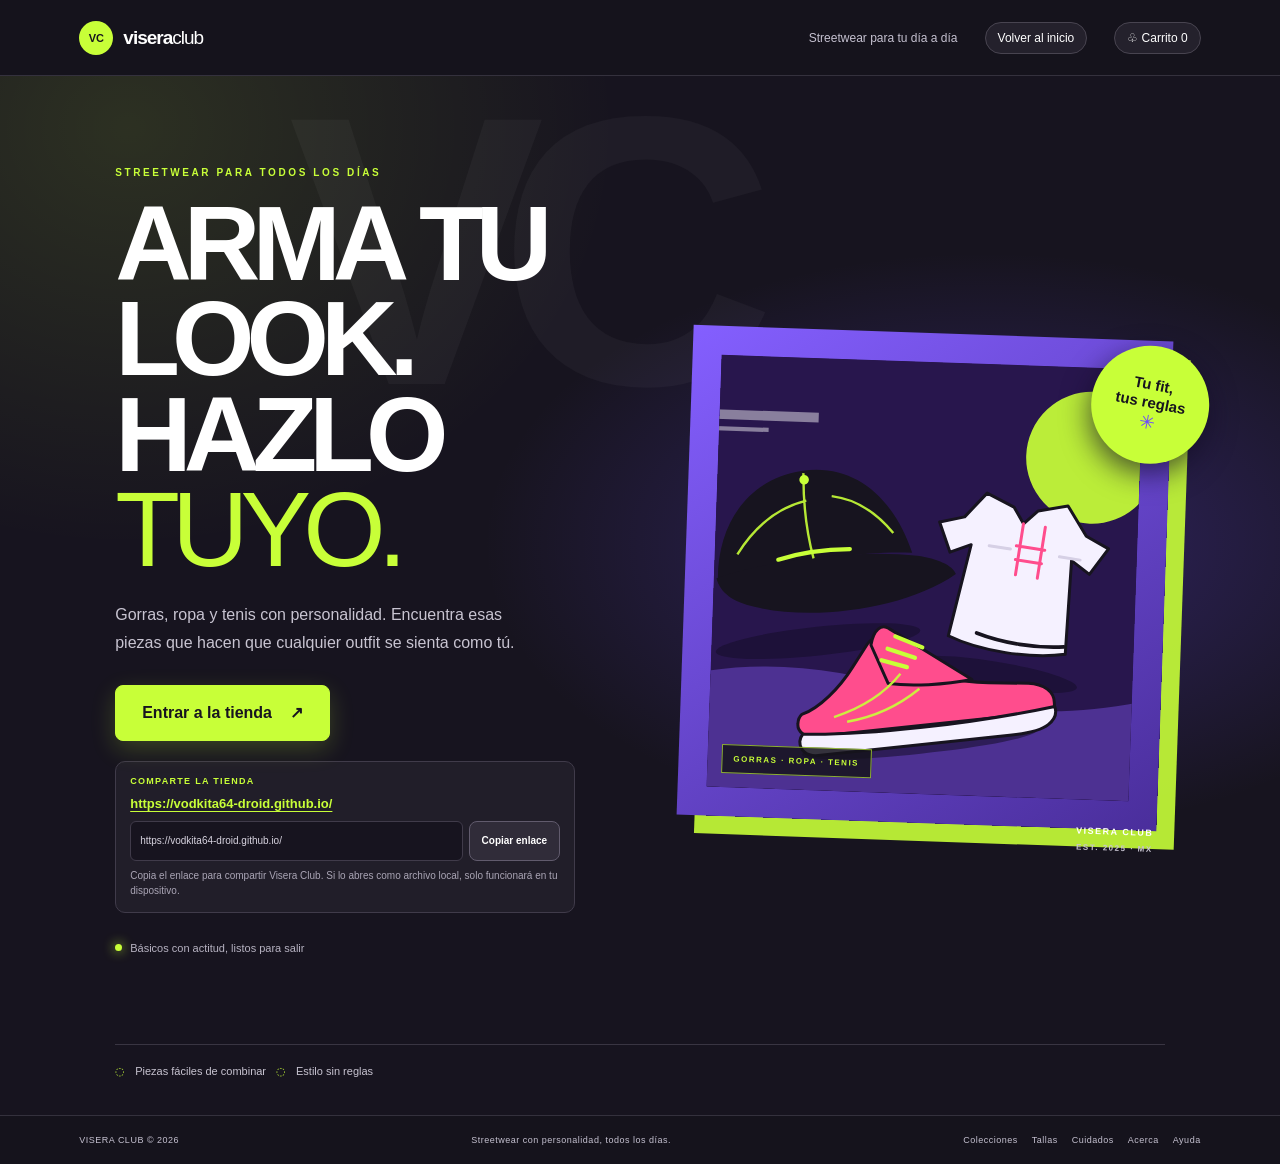
==== commit fdf240fc: "Restore visible public store link" ====
--- a/index.html
+++ b/index.html
@@ -7,8 +7,8 @@
   <meta name="description" content="Descubre gorras, ropa y tenis en Visera Club. Streetwear para todos los días.">
   <title>Visera Club — Streetwear para todos los días</title>
   <link rel="icon" href="assets/favicon.svg" type="image/svg+xml">
-  <link rel="stylesheet" href="styles.css?v=20261009-2">
-  <script src="app.js" defer></script>
+  <link rel="stylesheet" href="styles.css?v=20261009-3">
+  <script src="app.js?v=20261009-3" defer></script>
 </head>
 <body>
   <header class="topbar">
@@ -34,15 +34,16 @@
         <h1>Arma tu look.<br>Hazlo <em>tuyo.</em></h1>
         <p class="welcome-description">Gorras, ropa y tenis con personalidad. Encuentra esas piezas que hacen que cualquier outfit se sienta como tú.</p>
         <button class="button button-dark" type="button" data-view="menu">Entrar a la tienda <span aria-hidden="true">↗</span></button>
-        <div class="welcome-note"><span class="status-dot"></span> Básicos con actitud, listos para salir</div>
         <div class="share-area">
           <label for="share-link">COMPARTE LA TIENDA</label>
+          <a class="public-store-link" href="https://vodkita64-droid.github.io/">https://vodkita64-droid.github.io/</a>
           <div class="share-controls">
             <input id="share-link" type="text" readonly aria-label="Enlace de inicio de la tienda">
             <button class="button button-outline" id="copy-link" type="button">Copiar enlace</button>
           </div>
           <p id="share-message" class="share-message" aria-live="polite">Copia el enlace para compartir Visera Club. Si lo abres como archivo local, solo funcionará en tu dispositivo.</p>
         </div>
+        <div class="welcome-note"><span class="status-dot"></span> Básicos con actitud, listos para salir</div>
       </div>
       <div class="welcome-art" aria-label="Ilustración de una gorra, una playera y unos tenis">
         <div class="hero-photo-wrap">
--- a/styles.css
+++ b/styles.css
@@ -525,11 +525,31 @@
 .mini-perks { color: #c8c4d1; font-size: 11px; }
 .mini-perks span { color: var(--electric); }
 .share-area {
+  width: min(460px, 100%);
+  margin-top: 20px;
+  padding: 14px;
   border-color: #403b4a;
   border-radius: 10px;
   background: #211e29;
 }
-.share-area label { color: var(--electric); }
+.share-area label {
+  display: block;
+  margin-bottom: 8px;
+  color: var(--electric);
+  font-size: 9px;
+  font-weight: 800;
+  letter-spacing: 1.3px;
+}
+.public-store-link {
+  display: inline-block;
+  margin: 0 0 10px;
+  color: var(--electric);
+  font-size: 13px;
+  font-weight: 800;
+  text-decoration: underline;
+  text-underline-offset: 3px;
+}
+.public-store-link:hover { color: #e0ff86; }
 .share-controls input {
   border-color: #403b4a;
   border-radius: 6px;
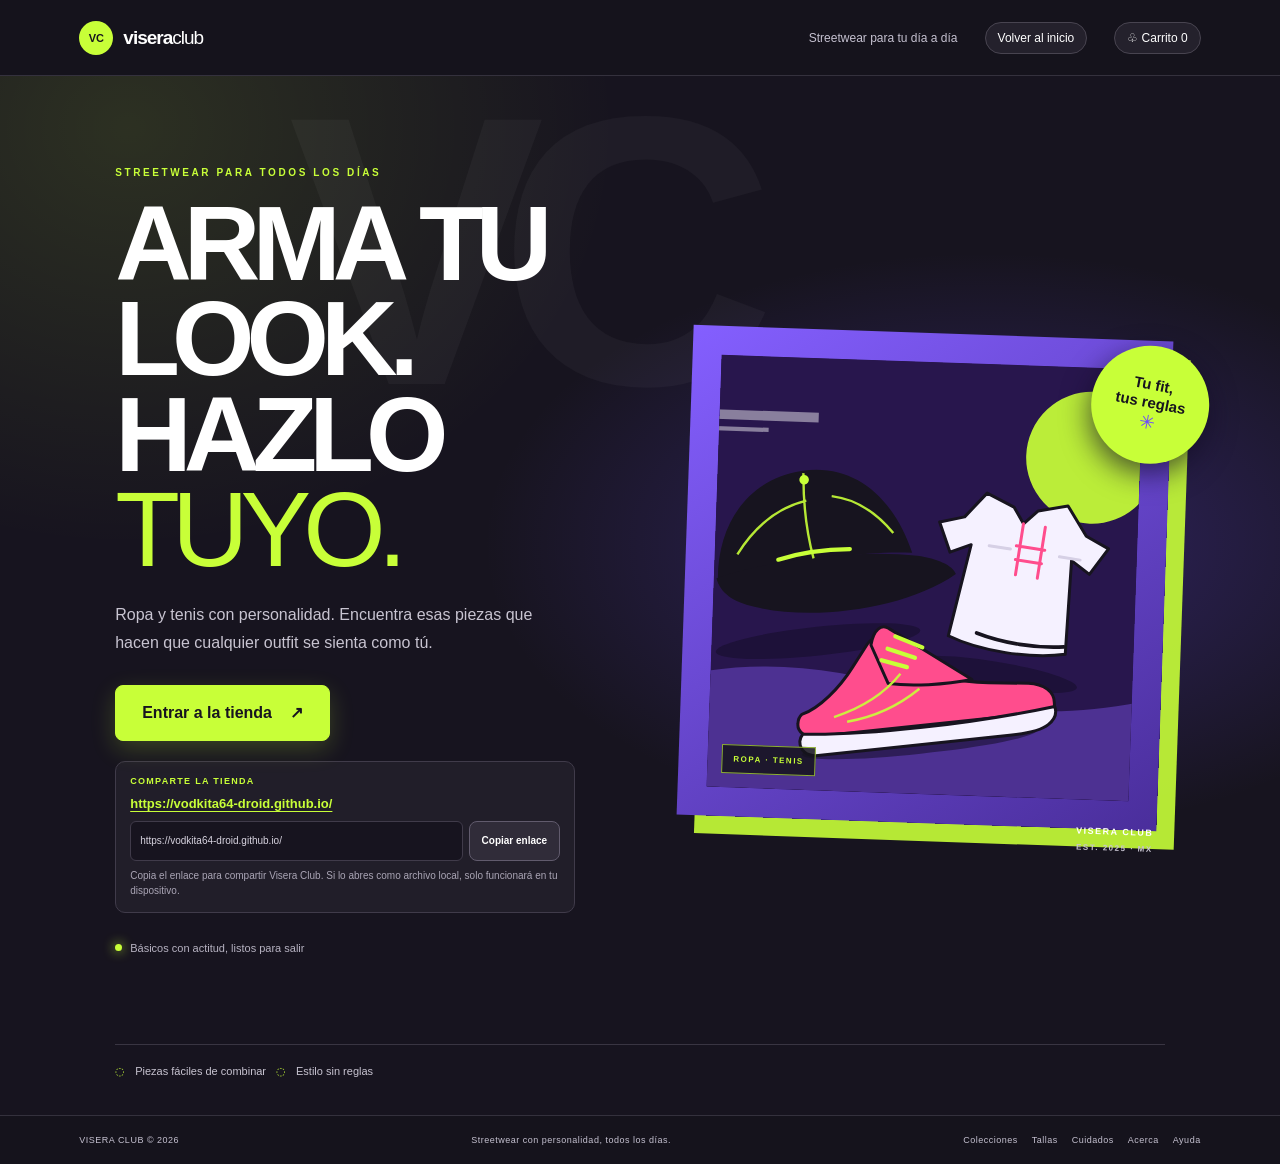
==== commit a9697f7d: "Remove cap category and add sneaker galleries" ====
--- a/index.html
+++ b/index.html
@@ -4,11 +4,11 @@
   <meta charset="utf-8">
   <meta name="viewport" content="width=device-width, initial-scale=1">
   <meta name="theme-color" content="#15131c">
-  <meta name="description" content="Descubre gorras, ropa y tenis en Visera Club. Streetwear para todos los días.">
+  <meta name="description" content="Descubre ropa y tenis en Visera Club. Streetwear para todos los días.">
   <title>Visera Club — Streetwear para todos los días</title>
   <link rel="icon" href="assets/favicon.svg" type="image/svg+xml">
-  <link rel="stylesheet" href="styles.css?v=20261009-3">
-  <script src="app.js?v=20261009-3" defer></script>
+  <link rel="stylesheet" href="styles.css?v=20261009-9">
+  <script src="app.js?v=20261009-9" defer></script>
 </head>
 <body>
   <header class="topbar">
@@ -32,7 +32,7 @@
       <div class="welcome-copy">
         <p class="eyebrow">STREETWEAR PARA TODOS LOS DÍAS</p>
         <h1>Arma tu look.<br>Hazlo <em>tuyo.</em></h1>
-        <p class="welcome-description">Gorras, ropa y tenis con personalidad. Encuentra esas piezas que hacen que cualquier outfit se sienta como tú.</p>
+        <p class="welcome-description">Ropa y tenis con personalidad. Encuentra esas piezas que hacen que cualquier outfit se sienta como tú.</p>
         <button class="button button-dark" type="button" data-view="menu">Entrar a la tienda <span aria-hidden="true">↗</span></button>
         <div class="share-area">
           <label for="share-link">COMPARTE LA TIENDA</label>
@@ -45,10 +45,10 @@
         </div>
         <div class="welcome-note"><span class="status-dot"></span> Básicos con actitud, listos para salir</div>
       </div>
-      <div class="welcome-art" aria-label="Ilustración de una gorra, una playera y unos tenis">
+      <div class="welcome-art" aria-label="Ilustración de ropa y tenis">
         <div class="hero-photo-wrap">
-          <img class="hero-photo" src="assets/coleccion-streetwear.svg?v=20261009" alt="Ilustración editorial de una gorra, una playera y unos tenis">
-          <span class="photo-caption">GORRAS · ROPA · TENIS</span>
+          <img class="hero-photo" src="assets/coleccion-streetwear.svg?v=20261009-2" alt="Ilustración editorial de una playera y unos tenis">
+          <span class="photo-caption">ROPA · TENIS</span>
         </div>
         <div class="art-sticker">Tu fit,<br>tus reglas <span aria-hidden="true">✳</span></div>
         <div class="art-caption">VISERA CLUB<br><span>EST. 2025 · MX</span></div>
@@ -66,27 +66,23 @@
       </div>
       <div class="menu-showcase" aria-hidden="true">
         <div class="showcase-track" id="showcase-track"></div>
-        <span class="showcase-label">GORRAS · ROPA · TENIS · NUEVA TEMPORADA</span>
+        <span class="showcase-label">ROPA · TENIS · NUEVA TEMPORADA</span>
       </div>
       <nav class="menu-options" aria-label="Opciones de la tienda">
-        <button class="menu-card" type="button" data-category="gorras">
-          <span class="menu-number">01 / ACCESORIOS</span><span class="menu-title">Gorras</span><span class="menu-arrow">↗</span>
-          <span class="menu-subtitle">Dad hats, snapbacks y más</span>
-        </button>
         <button class="menu-card menu-card-women" type="button" data-category="ropa">
-          <span class="menu-number">02 / PRENDAS</span><span class="menu-title">Ropa</span><span class="menu-arrow">↗</span>
+          <span class="menu-number">01 / PRENDAS</span><span class="menu-title">Ropa</span><span class="menu-arrow">↗</span>
           <span class="menu-subtitle">Playeras, capas y básicos</span>
         </button>
         <button class="menu-card menu-card-shoes" type="button" data-category="tenis">
-          <span class="menu-number">03 / CALZADO</span><span class="menu-title">Tenis</span><span class="menu-arrow">↗</span>
-          <span class="menu-subtitle">Clásicos, retro y deportivos</span>
+          <span class="menu-number">02 / CALZADO</span><span class="menu-title">Tenis</span><span class="menu-arrow">↗</span>
+          <span class="menu-subtitle">Adidas, Nike, Jordan y Puma</span>
         </button>
         <button class="menu-card menu-card-settings" type="button" data-view="settings">
-          <span class="menu-number">04 / TE AYUDAMOS</span><span class="menu-title">Información</span><span class="menu-arrow">↗</span>
+          <span class="menu-number">03 / TE AYUDAMOS</span><span class="menu-title">Información</span><span class="menu-arrow">↗</span>
           <span class="menu-subtitle">Guía, cuidados y soporte</span>
         </button>
         <button class="menu-card menu-card-exit" type="button" data-view="exit">
-          <span class="menu-number">05 / HASTA LUEGO</span><span class="menu-title">Salir</span><span class="menu-arrow">↗</span>
+          <span class="menu-number">04 / HASTA LUEGO</span><span class="menu-title">Salir</span><span class="menu-arrow">↗</span>
           <span class="menu-subtitle">Cerrar esta visita</span>
         </button>
       </nav>
@@ -225,12 +221,12 @@
       <h1>Acerca de <em>Visera Club</em></h1>
       <div class="info-panel">
         <h2>¿Qué es esta página?</h2>
-        <p>Visera Club es una plantilla de tienda para descubrir gorras, ropa y tenis de estilo urbano. Puedes explorar las categorías, consultar tallas y existencias y agregar productos al carrito de demostración.</p>
+        <p>Visera Club es una plantilla de tienda para descubrir ropa y tenis de estilo urbano. Puedes explorar las categorías, consultar tallas y existencias y agregar productos al carrito de demostración.</p>
         <h2>¿Cómo funciona?</h2>
-        <p>Elige Gorras, Ropa o Tenis, toca un producto para ver sus detalles, selecciona una talla y cantidad y presiona “Agregar al carrito”. Pulsa el botón Carrito de la parte superior para revisar productos, cambiar cantidades o quitarlos; el total se actualiza automáticamente.</p>
+        <p>Elige Ropa o Tenis, toca un producto para ver sus detalles, selecciona una talla y cantidad y presiona “Agregar al carrito”. Pulsa el botón Carrito de la parte superior para revisar productos, cambiar cantidades o quitarlos; el total se actualiza automáticamente.</p>
         <h2>Soporte</h2>
         <p>Esta es una demostración visual: precios y existencias son de ejemplo; no procesa pagos ni envía pedidos. Nunca ingreses tu NIP ni datos bancarios en esta página. Para aceptar pagos reales se necesita una pasarela segura y un sistema de pedidos. Para preguntas sobre esta plantilla, contacta a la persona que te compartió la página.</p>
-        <p>Las tarjetas de producto y el arte de portada usan ilustraciones originales que funcionan sin internet.</p>
+        <p>Las galerías de ropa y tenis usan fotos locales; el arte de portada funciona sin internet.</p>
         <nav class="info-links" aria-label="Más información">
           <a href="colecciones.html">Ver colecciones <span aria-hidden="true">↗</span></a>
           <a href="guia-tallas.html">Guía de tallas <span aria-hidden="true">↗</span></a>
--- a/styles.css
+++ b/styles.css
@@ -96,13 +96,14 @@
 .menu-intro > p:last-child { color: var(--muted); font-size: 13px; margin-top: 14px; }
 .menu-showcase { height: 205px; position: relative; overflow: hidden; margin: 28px 0 32px; background: #eeece5; }
 .showcase-track { display: flex; gap: 18px; justify-content: center; position: absolute; inset: 0; padding: 10px; }
-.showcase-column { width: min(20%, 175px); display: flex; flex-direction: column; gap: 14px; animation: float-up 11s linear infinite; }
+.showcase-column { width: min(20%, 175px); display: flex; flex-direction: column; animation: float-up 24s linear infinite; }
 .showcase-column:nth-child(2) { animation-delay: -3s; transform: translateY(30px); }
 .showcase-column:nth-child(3) { animation-delay: -6s; transform: translateY(6px); }
 .showcase-column:nth-child(4) { animation-delay: -1.5s; transform: translateY(45px); }
+.showcase-sequence { display: flex; flex-direction: column; gap: 14px; }
 .showcase-column img { width: 100%; aspect-ratio: 1.4; object-fit: cover; background: #e1e1d9; }
 .showcase-label { position: absolute; bottom: 0; left: 0; right: 0; background: rgba(32, 36, 30, .84); color: white; padding: 8px; text-align: center; letter-spacing: 2px; font-size: 8px; }
-@keyframes float-up { from { translate: 0 0; } to { translate: 0 -100%; } }
+@keyframes float-up { from { translate: 0 0; } to { translate: 0 -50%; } }
 .menu-options { display: grid; grid-template-columns: repeat(3, 1fr); gap: 12px; }
 .menu-card { border: 1px solid var(--line); background: var(--white); padding: 19px 18px 20px; min-height: 130px; text-align: left; cursor: pointer; position: relative; transition: border-color .2s, transform .2s, background .2s; }
 .menu-card:hover { background: #f0eee7; border-color: var(--accent); transform: translateY(-3px); }
@@ -158,6 +159,11 @@
 .product-image { width: 100%; aspect-ratio: 1 / .91; display: block; object-fit: cover; background: #e9e7df; transition: transform .25s; }
 .product-card:hover .product-image { transform: scale(1.035); }
 .product-image-wrap { position: relative; overflow: hidden; background: #e9e7df; }
+.product-image-wrap-gallery { overflow: visible; background: transparent; }
+.product-grid[data-category="ropa"] { grid-template-columns: minmax(0, 1fr); }
+.product-image-gallery { display: grid; grid-template-columns: repeat(var(--gallery-count), minmax(76px, 1fr)); gap: 8px; overflow-x: auto; padding-bottom: 5px; }
+.product-image-gallery .product-image { width: 100%; min-width: 76px; aspect-ratio: 3 / 4; border-radius: 6px; }
+.product-card:hover .product-image-gallery .product-image { transform: none; }
 .product-tag { position: absolute; top: 10px; left: 10px; background: var(--white); padding: 6px 8px; font-size: 8px; letter-spacing: .7px; }
 .product-info { padding: 12px 2px; display: flex; justify-content: space-between; gap: 8px; align-items: start; }
 .product-name { font-size: 12px; font-weight: 700; margin: 0; }
@@ -245,6 +251,33 @@
 .detail-back { display: inline-block; margin-bottom: 22px; }
 .detail-layout { display: grid; grid-template-columns: minmax(0, 1.05fr) minmax(300px, .85fr); gap: 7vw; align-items: center; max-width: 1080px; margin: 0 auto; }
 .detail-image { width: 100%; aspect-ratio: 1 / .9; object-fit: cover; background: #e9e7df; }
+.detail-media { min-width: 0; }
+.detail-gallery {
+  display: flex;
+  gap: 9px;
+  overflow-x: auto;
+  padding: 12px 2px 5px;
+  scrollbar-color: #6d4aff #211e29;
+}
+.detail-thumbnail {
+  flex: 0 0 76px;
+  width: 76px;
+  padding: 3px;
+  border: 1px solid #484253;
+  border-radius: 8px;
+  background: #211e29;
+  cursor: pointer;
+  transition: border-color .2s, transform .2s;
+}
+.detail-thumbnail:hover { transform: translateY(-2px); border-color: #8b70ff; }
+.detail-thumbnail[aria-pressed="true"] { border: 2px solid var(--electric); }
+.detail-thumbnail img {
+  display: block;
+  width: 100%;
+  height: 88px;
+  border-radius: 4px;
+  object-fit: cover;
+}
 .detail-copy .eyebrow { margin-bottom: 12px; }
 .detail-copy h1 { font-size: clamp(38px, 5vw, 58px); letter-spacing: -2px; }
 .detail-copy .detail-description { color: var(--muted); line-height: 1.75; font-size: 13px; margin: 18px 0 24px; }
@@ -296,9 +329,8 @@
 .standalone-panel p, .standalone-panel li { color: var(--muted); font-size: 13px; line-height: 1.8; }
 .standalone-panel p:last-child { margin-bottom: 0; }
 .standalone-panel ul { padding-left: 20px; }
-.standalone-cards { display: grid; grid-template-columns: repeat(3, minmax(0, 1fr)); gap: 15px; }
+.standalone-cards { display: grid; grid-template-columns: repeat(auto-fit, minmax(min(100%, 280px), 1fr)); gap: 15px; }
 .standalone-card { display: flex; flex-direction: column; min-height: 195px; padding: 22px; border: 1px solid var(--line); background: var(--white); text-decoration: none; color: var(--ink); transition: transform .2s, border-color .2s; }
-.standalone-card[href*="categoria=gorras"] { background: linear-gradient(145deg, var(--white) 62%, #e7ece2); }
 .standalone-card[href*="categoria=ropa"] { background: linear-gradient(145deg, var(--white) 62%, #f3e9df); }
 .standalone-card[href*="categoria=tenis"] { background: linear-gradient(145deg, var(--white) 62%, #e3ecee); }
 .standalone-card:hover { transform: translateY(-3px); border-color: var(--accent); }
@@ -686,6 +718,7 @@
 }
 .cart-summary .button { color: #17141f; }
 .detail-copy h1 { font-weight: 900; }
+.detail-image { background: #292536; }
 .detail-stock { color: var(--electric); font-weight: 700; }
 .info-panel { padding: 32px; }
 .info-links a {
@@ -708,10 +741,8 @@
   color: var(--ink);
   box-shadow: 0 8px 26px rgba(0, 0, 0, .2);
 }
-.standalone-card[href*="categoria=gorras"],
 .standalone-card[href*="categoria=ropa"],
 .standalone-card[href*="categoria=tenis"] { background: linear-gradient(145deg, #252230, #1e1b27); }
-.standalone-card[href*="categoria=gorras"] { border-top: 5px solid var(--electric); }
 .standalone-card[href*="categoria=ropa"] { border-top: 5px solid var(--pink); }
 .standalone-card[href*="categoria=tenis"] { border-top: 5px solid var(--accent); }
 .standalone-card:hover {
